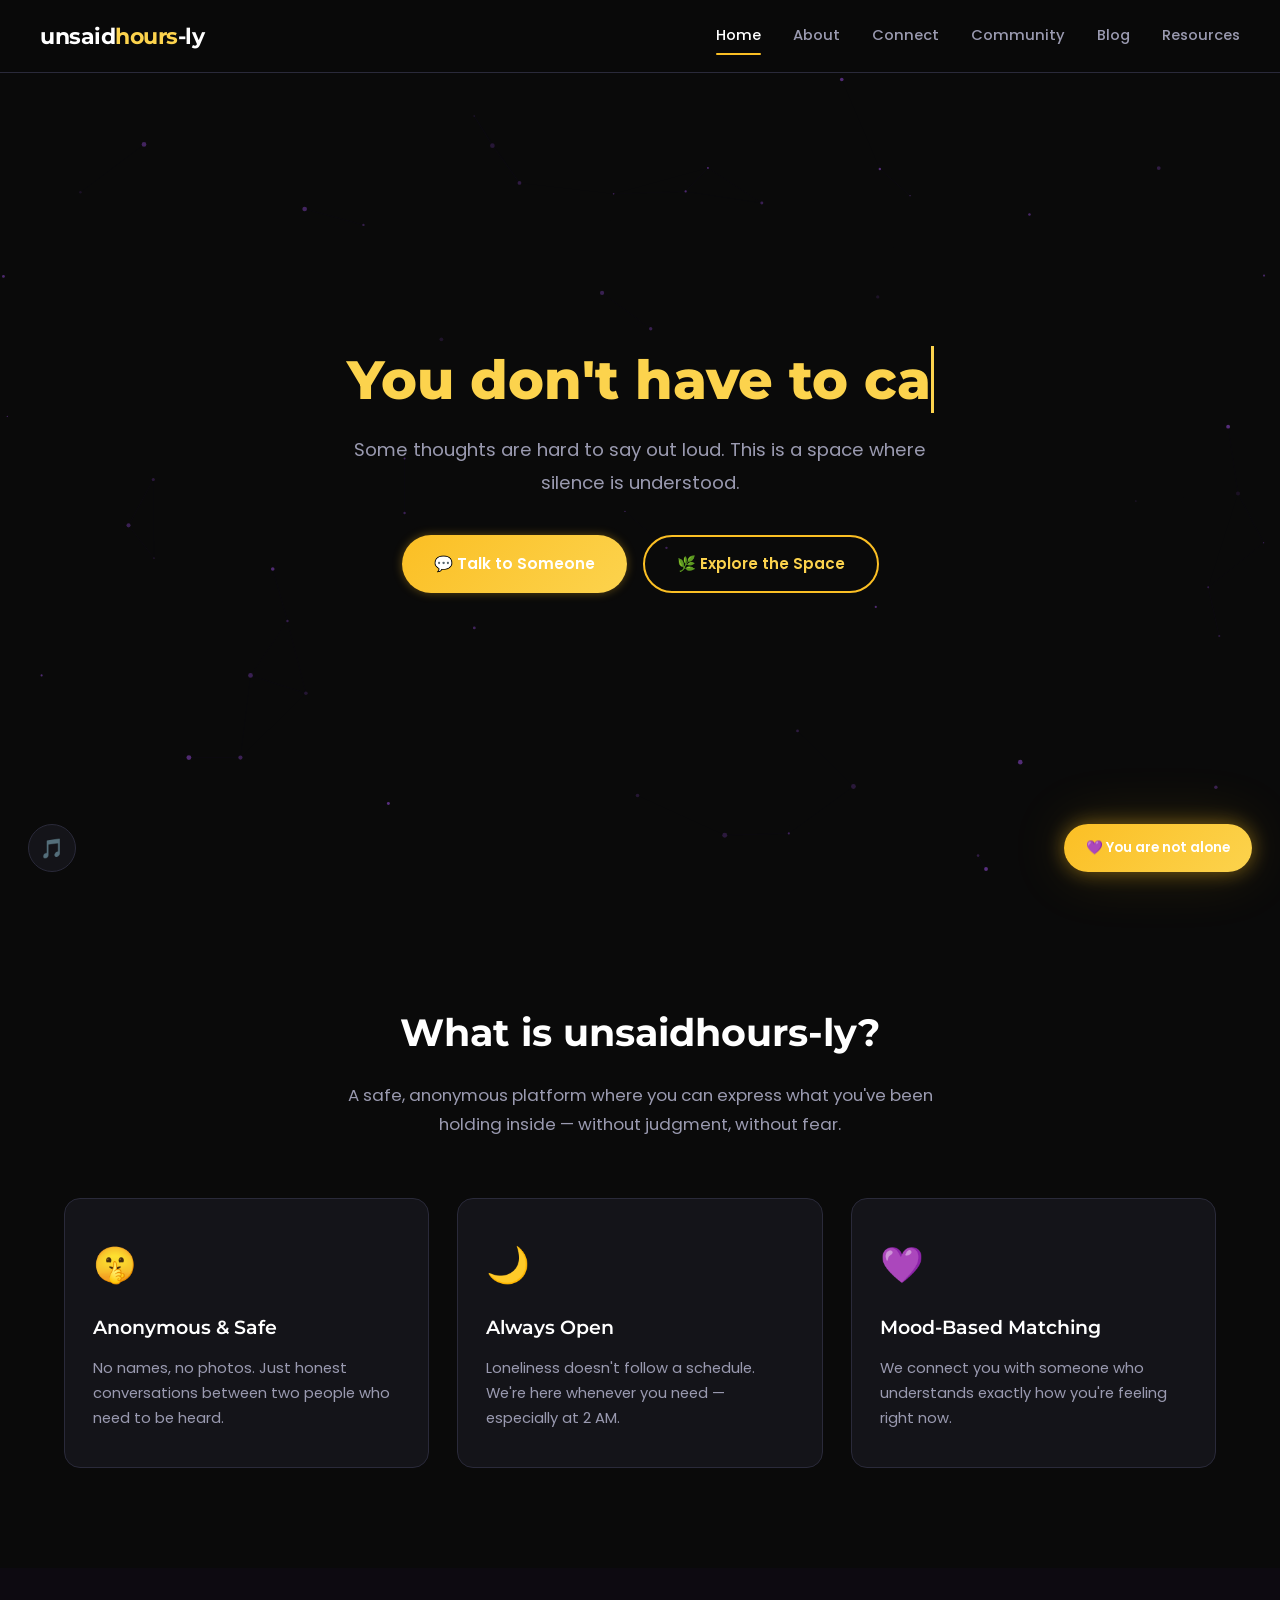
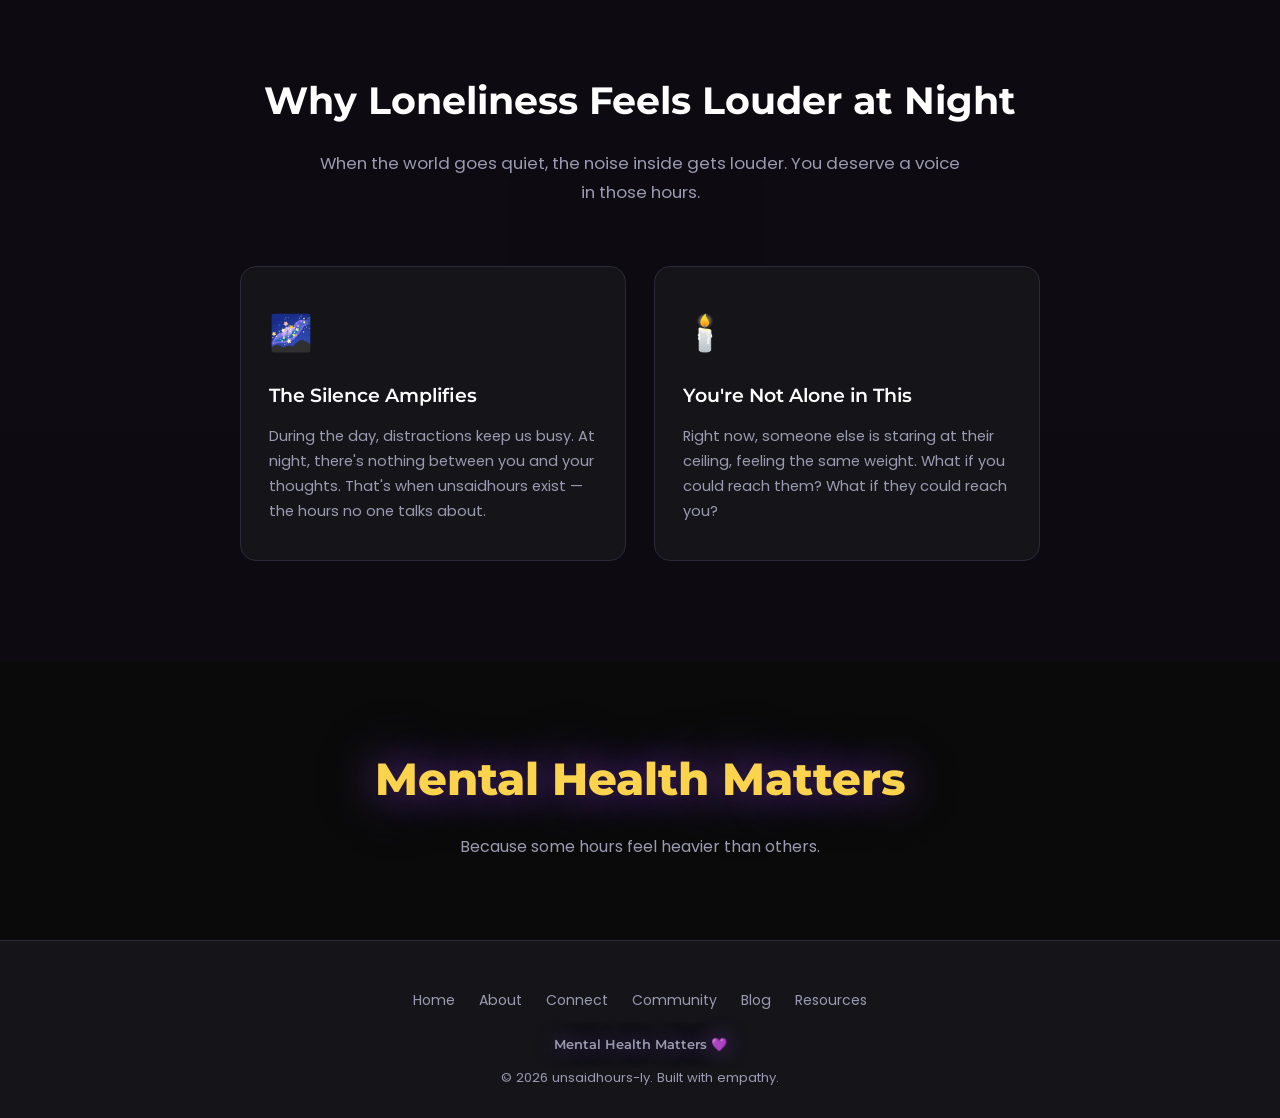
==== index.html @ 54132ed5 "Add files via upload" ====
<!DOCTYPE html>
<html lang="en">
<head>
  <meta charset="UTF-8" />
  <meta name="viewport" content="width=device-width, initial-scale=1.0" />
  <title>unsaidhours-ly — You Don't Have to Carry It Alone</title>
  <meta name="description" content="A safe, anonymous space where you can talk, share feelings, and connect with someone who understands. Because some hours feel heavier than others." />
  <link rel="stylesheet" href="style.css" />
</head>
<body>

  <!-- Particle Background -->
  <canvas id="particles-canvas"></canvas>

  <!-- ========== NAVBAR ========== -->
  <nav class="navbar" id="navbar">
    <div class="nav-inner">
      <a href="index.html" class="nav-logo">unsaid<span>hours</span>-ly</a>
      <div class="nav-links" id="navLinks">
        <a href="index.html" class="active">Home</a>
        <a href="about.html">About</a>
        <a href="connect.html">Connect</a>
        <a href="community.html">Community</a>
        <a href="blog.html">Blog</a>
        <a href="resources.html">Resources</a>
      </div>
      <button class="hamburger" id="hamburger" aria-label="Toggle menu">
        <span></span><span></span><span></span>
      </button>
    </div>
  </nav>

  <!-- ========== HERO ========== -->
  <section class="hero" id="hero">
    <div class="hero-content fade-in">
      <h1>
        <span class="typing-text" id="typingText"></span>
      </h1>
      <p>Some thoughts are hard to say out loud. This is a space where silence is understood.</p>
      <div class="hero-buttons">
        <a href="connect.html" class="btn btn-primary">💬 Talk to Someone</a>
        <a href="about.html" class="btn btn-secondary">🌿 Explore the Space</a>
      </div>
    </div>
  </section>

  <!-- ========== MAIN CONTENT ========== -->
  <main>

    <!-- What is unsaidhours-ly? -->
    <section class="section-pad" id="what-is">
      <div class="container">
        <div class="section-header fade-in">
          <h2>What is unsaidhours-ly?</h2>
          <p>A safe, anonymous platform where you can express what you've been holding inside — without judgment, without fear.</p>
        </div>
        <div class="cards-grid">
          <div class="card fade-in">
            <span class="card-icon">🤫</span>
            <h3>Anonymous & Safe</h3>
            <p>No names, no photos. Just honest conversations between two people who need to be heard.</p>
          </div>
          <div class="card fade-in">
            <span class="card-icon">🌙</span>
            <h3>Always Open</h3>
            <p>Loneliness doesn't follow a schedule. We're here whenever you need — especially at 2 AM.</p>
          </div>
          <div class="card fade-in">
            <span class="card-icon">💜</span>
            <h3>Mood-Based Matching</h3>
            <p>We connect you with someone who understands exactly how you're feeling right now.</p>
          </div>
        </div>
      </div>
    </section>

    <!-- Why Loneliness Feels Louder at Night -->
    <section class="section-pad" style="background: rgba(123, 47, 255, 0.03);">
      <div class="container">
        <div class="section-header fade-in">
          <h2>Why Loneliness Feels Louder at Night</h2>
          <p>When the world goes quiet, the noise inside gets louder. You deserve a voice in those hours.</p>
        </div>
        <div class="cards-grid" style="max-width: 800px; margin: 0 auto;">
          <div class="card fade-in">
            <span class="card-icon">🌌</span>
            <h3>The Silence Amplifies</h3>
            <p>During the day, distractions keep us busy. At night, there's nothing between you and your thoughts. That's when unsaidhours exist — the hours no one talks about.</p>
          </div>
          <div class="card fade-in">
            <span class="card-icon">🕯️</span>
            <h3>You're Not Alone in This</h3>
            <p>Right now, someone else is staring at their ceiling, feeling the same weight. What if you could reach them? What if they could reach you?</p>
          </div>
        </div>
      </div>
    </section>

    <!-- Mental Health Matters Glow Section -->
    <section class="glow-section fade-in">
      <h2>Mental Health Matters</h2>
      <p style="color: var(--clr-text-dim); margin-top: 16px; font-size: 1rem;">Because some hours feel heavier than others.</p>
    </section>

  </main>

  <!-- ========== FOOTER ========== -->
  <footer class="footer">
    <div class="footer-links">
      <a href="index.html">Home</a>
      <a href="about.html">About</a>
      <a href="connect.html">Connect</a>
      <a href="community.html">Community</a>
      <a href="blog.html">Blog</a>
      <a href="resources.html">Resources</a>
    </div>
    <p class="footer-glow">Mental Health Matters 💜</p>
    <p>&copy; 2026 unsaidhours-ly. Built with empathy.</p>
  </footer>

  <!-- Floating Bubble -->
  <button class="floating-bubble" id="floatingBubble">💜 You are not alone</button>

  <!-- Music Toggle -->
  <button class="music-toggle" id="musicToggle" aria-label="Toggle ambient music" title="Toggle ambient music">🎵</button>

  <script src="script.js"></script>
</body>
</html>
---- style.css ----
/* ============================================
   UNSAIDHOURS-LY — Main Stylesheet
   Mental Health Support Platform
   Theme: Dark mode with yellow glow & soft yellow
   ============================================ */

/* ---------- Google Fonts ---------- */
@import url('https://fonts.googleapis.com/css2?family=Montserrat:wght@400;600;700;800&family=Poppins:wght@300;400;500;600&display=swap');

/* ---------- CSS Custom Properties ---------- */
:root {
  /* Colors */
  --clr-bg: #0a0a0a;
  --clr-bg-card: #141419;
  --clr-bg-card2: #1a1a24;
  --clr-surface: #1e1e2a;
  --clr-border: #2a2a3a;
  --clr-text: #e4e4ec;
  --clr-text-dim: #9a9ab0;
  --clr-purple: #fbbf24;
  --clr-purple-lt: #fcd34d;
  --clr-purple-dk: #d69e10;
  --clr-yellow: #fbbf24;
  --clr-yellow-lt: #fcd34d;
  --clr-white: #ffffff;
  --clr-danger: #ef4444;

  /* Glows */
  --glow-purple: 0 0 20px rgba(251, 191, 36, 0.45), 0 0 60px rgba(251, 191, 36, 0.15);
  --glow-purple-sm: 0 0 10px rgba(251, 191, 36, 0.35);
  --glow-yellow: 0 0 16px rgba(251, 191, 36, 0.4);

  /* Typography */
  --ff-heading: 'Montserrat', sans-serif;
  --ff-body: 'Poppins', sans-serif;

  /* Spacing */
  --section-pad: 100px 0;
  --container-w: 1200px;

  /* Transitions */
  --transition: 0.3s ease;
}

/* ---------- Reset & Base ---------- */
*,
*::before,
*::after {
  margin: 0;
  padding: 0;
  box-sizing: border-box;
}

html {
  scroll-behavior: smooth;
  font-size: 16px;
}

body {
  font-family: var(--ff-body);
  background: var(--clr-bg);
  color: var(--clr-text);
  line-height: 1.7;
  overflow-x: hidden;
  position: relative;
}

a {
  color: var(--clr-purple-lt);
  text-decoration: none;
  transition: color var(--transition);
}

a:hover {
  color: var(--clr-yellow);
}

img {
  max-width: 100%;
  display: block;
}

ul {
  list-style: none;
}

/* ---------- Utilities ---------- */
.container {
  max-width: var(--container-w);
  margin: 0 auto;
  padding: 0 24px;
}

.section-pad {
  padding: var(--section-pad);
}

.text-center {
  text-align: center;
}

.text-glow {
  text-shadow: 0 0 20px rgba(251, 191, 36, 0.6), 0 0 60px rgba(251, 191, 36, 0.25);
}

.text-glow-yellow {
  color: var(--clr-yellow);
  text-shadow: var(--glow-yellow);
}

.fade-in {
  opacity: 0;
  transform: translateY(30px);
  transition: opacity 0.8s ease, transform 0.8s ease;
}

.fade-in.visible {
  opacity: 1;
  transform: translateY(0);
}

/* ---------- Particle Canvas ---------- */
#particles-canvas {
  position: fixed;
  top: 0;
  left: 0;
  width: 100%;
  height: 100%;
  z-index: 0;
  pointer-events: none;
}

/* ---------- Navbar ---------- */
.navbar {
  position: fixed;
  top: 0;
  left: 0;
  right: 0;
  z-index: 1000;
  background: rgba(10, 10, 10, 0.85);
  backdrop-filter: blur(14px);
  -webkit-backdrop-filter: blur(14px);
  border-bottom: 1px solid var(--clr-border);
  padding: 0 24px;
  transition: background var(--transition);
}

.nav-inner {
  max-width: var(--container-w);
  margin: 0 auto;
  display: flex;
  align-items: center;
  justify-content: space-between;
  height: 72px;
}

.nav-logo {
  font-family: var(--ff-heading);
  font-size: 1.35rem;
  font-weight: 700;
  color: var(--clr-white);
  letter-spacing: -0.5px;
}

.nav-logo span {
  color: var(--clr-purple-lt);
}

.nav-links {
  display: flex;
  gap: 32px;
  align-items: center;
}

.nav-links a {
  font-size: 0.92rem;
  font-weight: 500;
  color: var(--clr-text-dim);
  position: relative;
  padding: 4px 0;
  transition: color var(--transition);
}

.nav-links a::after {
  content: '';
  position: absolute;
  bottom: -2px;
  left: 0;
  width: 0;
  height: 2px;
  background: var(--clr-purple);
  border-radius: 2px;
  transition: width var(--transition);
}

.nav-links a:hover,
.nav-links a.active {
  color: var(--clr-white);
}

.nav-links a:hover::after,
.nav-links a.active::after {
  width: 100%;
}

/* Hamburger */
.hamburger {
  display: none;
  flex-direction: column;
  gap: 5px;
  cursor: pointer;
  z-index: 1001;
  background: none;
  border: none;
  padding: 4px;
}

.hamburger span {
  display: block;
  width: 26px;
  height: 2px;
  background: var(--clr-white);
  border-radius: 4px;
  transition: var(--transition);
}

.hamburger.active span:nth-child(1) {
  transform: rotate(45deg) translate(5px, 5px);
}

.hamburger.active span:nth-child(2) {
  opacity: 0;
}

.hamburger.active span:nth-child(3) {
  transform: rotate(-45deg) translate(5px, -5px);
}

/* ---------- Buttons ---------- */
.btn {
  display: inline-flex;
  align-items: center;
  gap: 8px;
  padding: 14px 32px;
  border-radius: 50px;
  font-family: var(--ff-body);
  font-size: 0.95rem;
  font-weight: 600;
  cursor: pointer;
  border: none;
  transition: all var(--transition);
  text-decoration: none;
}

.btn-primary {
  background: linear-gradient(135deg, var(--clr-purple), var(--clr-purple-lt));
  color: var(--clr-white);
  box-shadow: var(--glow-purple-sm);
}

.btn-primary:hover {
  box-shadow: var(--glow-purple);
  transform: translateY(-2px);
  color: var(--clr-white);
}

.btn-secondary {
  background: transparent;
  color: var(--clr-purple-lt);
  border: 2px solid var(--clr-purple);
}

.btn-secondary:hover {
  background: rgba(251, 191, 36, 0.12);
  box-shadow: var(--glow-purple-sm);
  transform: translateY(-2px);
  color: var(--clr-purple-lt);
}

.btn-yellow {
  background: linear-gradient(135deg, var(--clr-yellow), var(--clr-yellow-lt));
  color: #1a1a1a;
  font-weight: 700;
}

.btn-yellow:hover {
  box-shadow: var(--glow-yellow);
  transform: translateY(-2px);
  color: #1a1a1a;
}

.btn-sm {
  padding: 10px 22px;
  font-size: 0.85rem;
}

/* ---------- Section Headers ---------- */
.section-header {
  text-align: center;
  margin-bottom: 60px;
}

.section-header h2 {
  font-family: var(--ff-heading);
  font-size: 2.4rem;
  font-weight: 700;
  color: var(--clr-white);
  margin-bottom: 16px;
}

.section-header p {
  font-size: 1.05rem;
  color: var(--clr-text-dim);
  max-width: 640px;
  margin: 0 auto;
}

/* ---------- Hero Section ---------- */
.hero {
  position: relative;
  z-index: 1;
  min-height: 100vh;
  display: flex;
  align-items: center;
  justify-content: center;
  text-align: center;
  padding: 120px 24px 80px;
}

.hero-content {
  max-width: 780px;
}

.hero-content h1 {
  font-family: var(--ff-heading);
  font-size: 3.4rem;
  font-weight: 800;
  color: var(--clr-white);
  line-height: 1.2;
  margin-bottom: 20px;
}

.hero-content h1 .typing-text {
  color: var(--clr-purple-lt);
  border-right: 3px solid var(--clr-purple-lt);
  animation: blink 0.8s step-end infinite;
}

@keyframes blink {
  50% {
    border-color: transparent;
  }
}

.hero-content p {
  font-size: 1.15rem;
  color: var(--clr-text-dim);
  max-width: 580px;
  margin: 0 auto 36px;
  line-height: 1.8;
}

.hero-buttons {
  display: flex;
  gap: 16px;
  justify-content: center;
  flex-wrap: wrap;
}

/* ---------- Cards ---------- */
.card {
  background: var(--clr-bg-card);
  border: 1px solid var(--clr-border);
  border-radius: 16px;
  padding: 36px 28px;
  transition: all var(--transition);
}

.card:hover {
  border-color: var(--clr-purple);
  box-shadow: var(--glow-purple-sm);
  transform: translateY(-4px);
}

.card-icon {
  font-size: 2.2rem;
  margin-bottom: 16px;
  display: block;
}

.card h3 {
  font-family: var(--ff-heading);
  font-size: 1.2rem;
  font-weight: 600;
  color: var(--clr-white);
  margin-bottom: 12px;
}

.card p {
  color: var(--clr-text-dim);
  font-size: 0.92rem;
  line-height: 1.7;
}

.cards-grid {
  display: grid;
  grid-template-columns: repeat(auto-fit, minmax(280px, 1fr));
  gap: 28px;
}

/* ---------- Steps Section ---------- */
.steps-grid {
  display: grid;
  grid-template-columns: repeat(auto-fit, minmax(200px, 1fr));
  gap: 32px;
  counter-reset: step;
}

.step-card {
  text-align: center;
  padding: 32px 20px;
  position: relative;
}

.step-number {
  width: 56px;
  height: 56px;
  border-radius: 50%;
  background: linear-gradient(135deg, var(--clr-purple), var(--clr-purple-lt));
  color: var(--clr-white);
  font-family: var(--ff-heading);
  font-size: 1.3rem;
  font-weight: 700;
  display: flex;
  align-items: center;
  justify-content: center;
  margin: 0 auto 18px;
  box-shadow: var(--glow-purple-sm);
}

.step-card h3 {
  font-family: var(--ff-heading);
  font-size: 1.05rem;
  font-weight: 600;
  color: var(--clr-white);
  margin-bottom: 8px;
}

.step-card p {
  color: var(--clr-text-dim);
  font-size: 0.88rem;
}

/* ---------- Mood Selector ---------- */
.mood-selector {
  display: flex;
  gap: 16px;
  flex-wrap: wrap;
  justify-content: center;
  margin-bottom: 40px;
}

.mood-btn {
  padding: 14px 28px;
  border-radius: 50px;
  border: 2px solid var(--clr-border);
  background: var(--clr-bg-card);
  color: var(--clr-text);
  font-family: var(--ff-body);
  font-size: 0.92rem;
  font-weight: 500;
  cursor: pointer;
  transition: all var(--transition);
}

.mood-btn:hover,
.mood-btn.active {
  border-color: var(--clr-purple);
  background: rgba(251, 191, 36, 0.15);
  color: var(--clr-purple-lt);
  box-shadow: var(--glow-purple-sm);
}

/* ---------- Chat UI Demo ---------- */
.chat-container {
  max-width: 560px;
  margin: 0 auto;
  background: var(--clr-bg-card);
  border: 1px solid var(--clr-border);
  border-radius: 20px;
  overflow: hidden;
}

.chat-header {
  padding: 18px 24px;
  background: var(--clr-surface);
  border-bottom: 1px solid var(--clr-border);
  display: flex;
  align-items: center;
  gap: 12px;
}

.chat-header .status-dot {
  width: 10px;
  height: 10px;
  background: #22c55e;
  border-radius: 50%;
  animation: pulse-dot 2s infinite;
}

@keyframes pulse-dot {

  0%,
  100% {
    opacity: 1;
  }

  50% {
    opacity: 0.4;
  }
}

.chat-header span {
  font-weight: 500;
  color: var(--clr-text);
  font-size: 0.95rem;
}

.chat-messages {
  height: 340px;
  overflow-y: auto;
  padding: 24px;
  display: flex;
  flex-direction: column;
  gap: 14px;
}

.chat-messages::-webkit-scrollbar {
  width: 4px;
}

.chat-messages::-webkit-scrollbar-thumb {
  background: var(--clr-border);
  border-radius: 4px;
}

.chat-bubble {
  max-width: 78%;
  padding: 12px 18px;
  border-radius: 18px;
  font-size: 0.9rem;
  line-height: 1.6;
  animation: fadeUp 0.4s ease;
}

@keyframes fadeUp {
  from {
    opacity: 0;
    transform: translateY(10px);
  }

  to {
    opacity: 1;
    transform: translateY(0);
  }
}

.chat-bubble.received {
  background: var(--clr-surface);
  color: var(--clr-text);
  align-self: flex-start;
  border-bottom-left-radius: 4px;
}

.chat-bubble.sent {
  background: linear-gradient(135deg, var(--clr-purple), var(--clr-purple-lt));
  color: var(--clr-white);
  align-self: flex-end;
  border-bottom-right-radius: 4px;
}

.chat-input-area {
  display: flex;
  gap: 10px;
  padding: 16px 20px;
  border-top: 1px solid var(--clr-border);
  background: var(--clr-surface);
}

.chat-input-area input {
  flex: 1;
  background: var(--clr-bg-card);
  border: 1px solid var(--clr-border);
  border-radius: 50px;
  padding: 12px 20px;
  color: var(--clr-text);
  font-family: var(--ff-body);
  font-size: 0.9rem;
  outline: none;
  transition: border-color var(--transition);
}

.chat-input-area input:focus {
  border-color: var(--clr-purple);
}

.chat-input-area button {
  background: linear-gradient(135deg, var(--clr-purple), var(--clr-purple-lt));
  border: none;
  color: var(--clr-white);
  width: 46px;
  height: 46px;
  border-radius: 50%;
  cursor: pointer;
  font-size: 1.2rem;
  transition: all var(--transition);
  display: flex;
  align-items: center;
  justify-content: center;
}

.chat-input-area button:hover {
  box-shadow: var(--glow-purple);
  transform: scale(1.05);
}

/* ---------- Testimonial Cards ---------- */
.testimonial-card {
  background: var(--clr-bg-card);
  border: 1px solid var(--clr-border);
  border-radius: 16px;
  padding: 32px 28px;
  position: relative;
  transition: all var(--transition);
}

.testimonial-card:hover {
  border-color: var(--clr-purple);
  box-shadow: var(--glow-purple-sm);
}

.testimonial-card .quote-mark {
  font-size: 3rem;
  color: var(--clr-purple);
  opacity: 0.4;
  line-height: 1;
  margin-bottom: 8px;
}

.testimonial-card p {
  color: var(--clr-text-dim);
  font-size: 0.95rem;
  font-style: italic;
  line-height: 1.7;
  margin-bottom: 16px;
}

.testimonial-card .author {
  font-size: 0.85rem;
  color: var(--clr-purple-lt);
  font-weight: 500;
}

/* ---------- Blog Cards ---------- */
.blog-card {
  background: var(--clr-bg-card);
  border: 1px solid var(--clr-border);
  border-radius: 16px;
  overflow: hidden;
  transition: all var(--transition);
}

.blog-card:hover {
  border-color: var(--clr-purple);
  box-shadow: var(--glow-purple-sm);
  transform: translateY(-6px);
}

.blog-card-img {
  width: 100%;
  height: 200px;
  background: linear-gradient(135deg, var(--clr-purple-dk), var(--clr-bg-card2));
  display: flex;
  align-items: center;
  justify-content: center;
  font-size: 3rem;
  overflow: hidden;
}

.blog-card-body {
  padding: 28px 24px;
}

.blog-card-body h3 {
  font-family: var(--ff-heading);
  font-size: 1.15rem;
  font-weight: 600;
  color: var(--clr-white);
  margin-bottom: 12px;
  line-height: 1.4;
}

.blog-card-body p {
  color: var(--clr-text-dim);
  font-size: 0.9rem;
  line-height: 1.7;
  margin-bottom: 20px;
}

.blog-card-body .read-more {
  font-size: 0.88rem;
  font-weight: 600;
  color: var(--clr-purple-lt);
  display: inline-flex;
  align-items: center;
  gap: 6px;
  transition: gap var(--transition), color var(--transition);
}

.blog-card-body .read-more:hover {
  gap: 12px;
  color: var(--clr-yellow);
}

/* ---------- Comment Section UI ---------- */
.comment-form {
  max-width: 640px;
  margin: 0 auto 48px;
}

.comment-form textarea {
  width: 100%;
  min-height: 110px;
  background: var(--clr-bg-card);
  border: 1px solid var(--clr-border);
  border-radius: 14px;
  padding: 18px;
  color: var(--clr-text);
  font-family: var(--ff-body);
  font-size: 0.92rem;
  resize: vertical;
  outline: none;
  transition: border-color var(--transition);
  margin-bottom: 14px;
}

.comment-form textarea:focus {
  border-color: var(--clr-purple);
}

.comments-list {
  max-width: 640px;
  margin: 0 auto;
  display: flex;
  flex-direction: column;
  gap: 18px;
}

.comment-item {
  background: var(--clr-bg-card);
  border: 1px solid var(--clr-border);
  border-radius: 14px;
  padding: 20px 24px;
}

.comment-item .comment-author {
  font-size: 0.85rem;
  color: var(--clr-purple-lt);
  font-weight: 500;
  margin-bottom: 6px;
}

.comment-item p {
  color: var(--clr-text-dim);
  font-size: 0.9rem;
}

/* ---------- Helpline / Resource Cards ---------- */
.helpline-card {
  background: var(--clr-bg-card);
  border: 1px solid var(--clr-border);
  border-radius: 16px;
  padding: 28px 24px;
  transition: all var(--transition);
}

.helpline-card:hover {
  border-color: var(--clr-purple);
  box-shadow: var(--glow-purple-sm);
}

.helpline-card h3 {
  font-family: var(--ff-heading);
  font-size: 1.1rem;
  font-weight: 600;
  color: var(--clr-white);
  margin-bottom: 8px;
}

.helpline-card .phone {
  font-size: 1.4rem;
  font-weight: 700;
  color: var(--clr-yellow);
  margin-bottom: 6px;
}

.helpline-card p {
  color: var(--clr-text-dim);
  font-size: 0.88rem;
}

/* ---------- Crisis Banner ---------- */
.crisis-banner {
  background: linear-gradient(135deg, rgba(239, 68, 68, 0.15), rgba(251, 191, 36, 0.1));
  border: 1px solid rgba(239, 68, 68, 0.3);
  border-radius: 16px;
  padding: 36px 32px;
  text-align: center;
  margin-bottom: 60px;
}

.crisis-banner h3 {
  font-family: var(--ff-heading);
  font-size: 1.3rem;
  font-weight: 700;
  color: var(--clr-danger);
  margin-bottom: 12px;
}

.crisis-banner p {
  color: var(--clr-text-dim);
  font-size: 0.95rem;
  max-width: 540px;
  margin: 0 auto;
}

/* ---------- Tips Grid ---------- */
.tips-grid {
  display: grid;
  grid-template-columns: repeat(auto-fit, minmax(260px, 1fr));
  gap: 24px;
}

.tip-card {
  background: var(--clr-bg-card);
  border: 1px solid var(--clr-border);
  border-radius: 14px;
  padding: 24px 22px;
  transition: all var(--transition);
}

.tip-card:hover {
  border-color: var(--clr-purple);
  box-shadow: var(--glow-purple-sm);
}

.tip-card h4 {
  font-family: var(--ff-heading);
  font-size: 1rem;
  font-weight: 600;
  color: var(--clr-white);
  margin-bottom: 8px;
}

.tip-card p {
  color: var(--clr-text-dim);
  font-size: 0.88rem;
  line-height: 1.6;
}

/* ---------- Suggestion Cards ------ */
.suggestion-cards {
  display: grid;
  grid-template-columns: repeat(auto-fit, minmax(240px, 1fr));
  gap: 24px;
  margin-top: 48px;
}

/* ---------- Glowing Section ---------- */
.glow-section {
  text-align: center;
  padding: 80px 24px;
  position: relative;
}

.glow-section h2 {
  font-family: var(--ff-heading);
  font-size: 2.8rem;
  font-weight: 800;
  color: var(--clr-purple-lt);
  text-shadow: 0 0 40px rgba(168, 85, 247, 0.6), 0 0 80px rgba(168, 85, 247, 0.3), 0 0 120px rgba(168, 85, 247, 0.15);
  animation: glow-pulse 3s ease-in-out infinite;
}

@keyframes glow-pulse {

  0%,
  100% {
    text-shadow: 0 0 40px rgba(168, 85, 247, 0.6), 0 0 80px rgba(168, 85, 247, 0.3);
  }

  50% {
    text-shadow: 0 0 60px rgba(168, 85, 247, 0.8), 0 0 120px rgba(168, 85, 247, 0.4), 0 0 160px rgba(168, 85, 247, 0.2);
  }
}

/* ---------- Footer ---------- */
.footer {
  position: relative;
  z-index: 1;
  background: var(--clr-bg-card);
  border-top: 1px solid var(--clr-border);
  padding: 48px 24px 28px;
  text-align: center;
}

.footer-glow {
  font-family: var(--ff-heading);
  font-size: 1.1rem;
  font-weight: 600;
  color: var(--clr-purple-lt);
  text-shadow: 0 0 20px rgba(168, 85, 247, 0.5);
  margin-bottom: 12px;
}

.footer p {
  color: var(--clr-text-dim);
  font-size: 0.82rem;
}

.footer-links {
  display: flex;
  gap: 24px;
  justify-content: center;
  margin-bottom: 20px;
  flex-wrap: wrap;
}

.footer-links a {
  color: var(--clr-text-dim);
  font-size: 0.88rem;
  transition: color var(--transition);
}

.footer-links a:hover {
  color: var(--clr-purple-lt);
}

/* ---------- Floating Bubble ---------- */
.floating-bubble {
  position: fixed;
  bottom: 28px;
  right: 28px;
  z-index: 999;
  background: linear-gradient(135deg, var(--clr-purple), var(--clr-purple-lt));
  color: var(--clr-white);
  padding: 14px 22px;
  border-radius: 50px;
  font-size: 0.85rem;
  font-weight: 600;
  box-shadow: var(--glow-purple);
  cursor: pointer;
  animation: bubble-float 4s ease-in-out infinite;
  transition: all var(--transition);
  font-family: var(--ff-body);
  border: none;
}

.floating-bubble:hover {
  transform: scale(1.08);
  box-shadow: 0 0 30px rgba(123, 47, 255, 0.6), 0 0 80px rgba(123, 47, 255, 0.25);
}

@keyframes bubble-float {

  0%,
  100% {
    transform: translateY(0);
  }

  50% {
    transform: translateY(-8px);
  }
}

/* ---------- Music Toggle ---------- */
.music-toggle {
  position: fixed;
  bottom: 28px;
  left: 28px;
  z-index: 999;
  width: 48px;
  height: 48px;
  border-radius: 50%;
  background: var(--clr-bg-card);
  border: 1px solid var(--clr-border);
  color: var(--clr-text-dim);
  font-size: 1.2rem;
  cursor: pointer;
  display: flex;
  align-items: center;
  justify-content: center;
  transition: all var(--transition);
}

.music-toggle:hover {
  border-color: var(--clr-purple);
  color: var(--clr-purple-lt);
  box-shadow: var(--glow-purple-sm);
}

.music-toggle.playing {
  border-color: var(--clr-purple);
  color: var(--clr-purple-lt);
  animation: pulse-ring 2s infinite;
}

@keyframes pulse-ring {
  0% {
    box-shadow: 0 0 0 0 rgba(123, 47, 255, 0.4);
  }

  70% {
    box-shadow: 0 0 0 12px rgba(123, 47, 255, 0);
  }

  100% {
    box-shadow: 0 0 0 0 rgba(123, 47, 255, 0);
  }
}

/* ---------- Page Header (inner pages) ---------- */
.page-header {
  position: relative;
  z-index: 1;
  text-align: center;
  padding: 140px 24px 60px;
  background: linear-gradient(180deg, rgba(123, 47, 255, 0.06) 0%, transparent 100%);
}

.page-header h1 {
  font-family: var(--ff-heading);
  font-size: 2.8rem;
  font-weight: 800;
  color: var(--clr-white);
  margin-bottom: 16px;
}

.page-header p {
  color: var(--clr-text-dim);
  font-size: 1.05rem;
  max-width: 600px;
  margin: 0 auto;
}

/* ---------- Inner sections z-index ---------- */
main {
  position: relative;
  z-index: 1;
}

/* ---------- Responsive ---------- */
@media (max-width: 768px) {
  .hamburger {
    display: flex;
  }

  .nav-links {
    position: fixed;
    top: 0;
    right: -100%;
    width: 280px;
    height: 100vh;
    background: rgba(10, 10, 10, 0.97);
    flex-direction: column;
    padding: 100px 32px 40px;
    gap: 24px;
    transition: right 0.4s ease;
    border-left: 1px solid var(--clr-border);
  }

  .nav-links.open {
    right: 0;
  }

  .hero-content h1 {
    font-size: 2.2rem;
  }

  .hero-content p {
    font-size: 1rem;
  }

  .section-header h2 {
    font-size: 1.8rem;
  }

  .page-header h1 {
    font-size: 2rem;
  }

  .glow-section h2 {
    font-size: 2rem;
  }

  .cards-grid {
    grid-template-columns: 1fr;
  }

  .steps-grid {
    grid-template-columns: 1fr 1fr;
  }

  .mood-selector {
    gap: 10px;
  }

  .floating-bubble {
    font-size: 0.78rem;
    padding: 12px 18px;
    bottom: 20px;
    right: 16px;
  }

  .music-toggle {
    bottom: 20px;
    left: 16px;
    width: 42px;
    height: 42px;
  }
}

@media (max-width: 480px) {
  .hero-content h1 {
    font-size: 1.7rem;
  }

  .steps-grid {
    grid-template-columns: 1fr;
  }

  .hero-buttons {
    flex-direction: column;
    align-items: center;
  }

  .blog-card-img {
    height: 150px;
  }
}
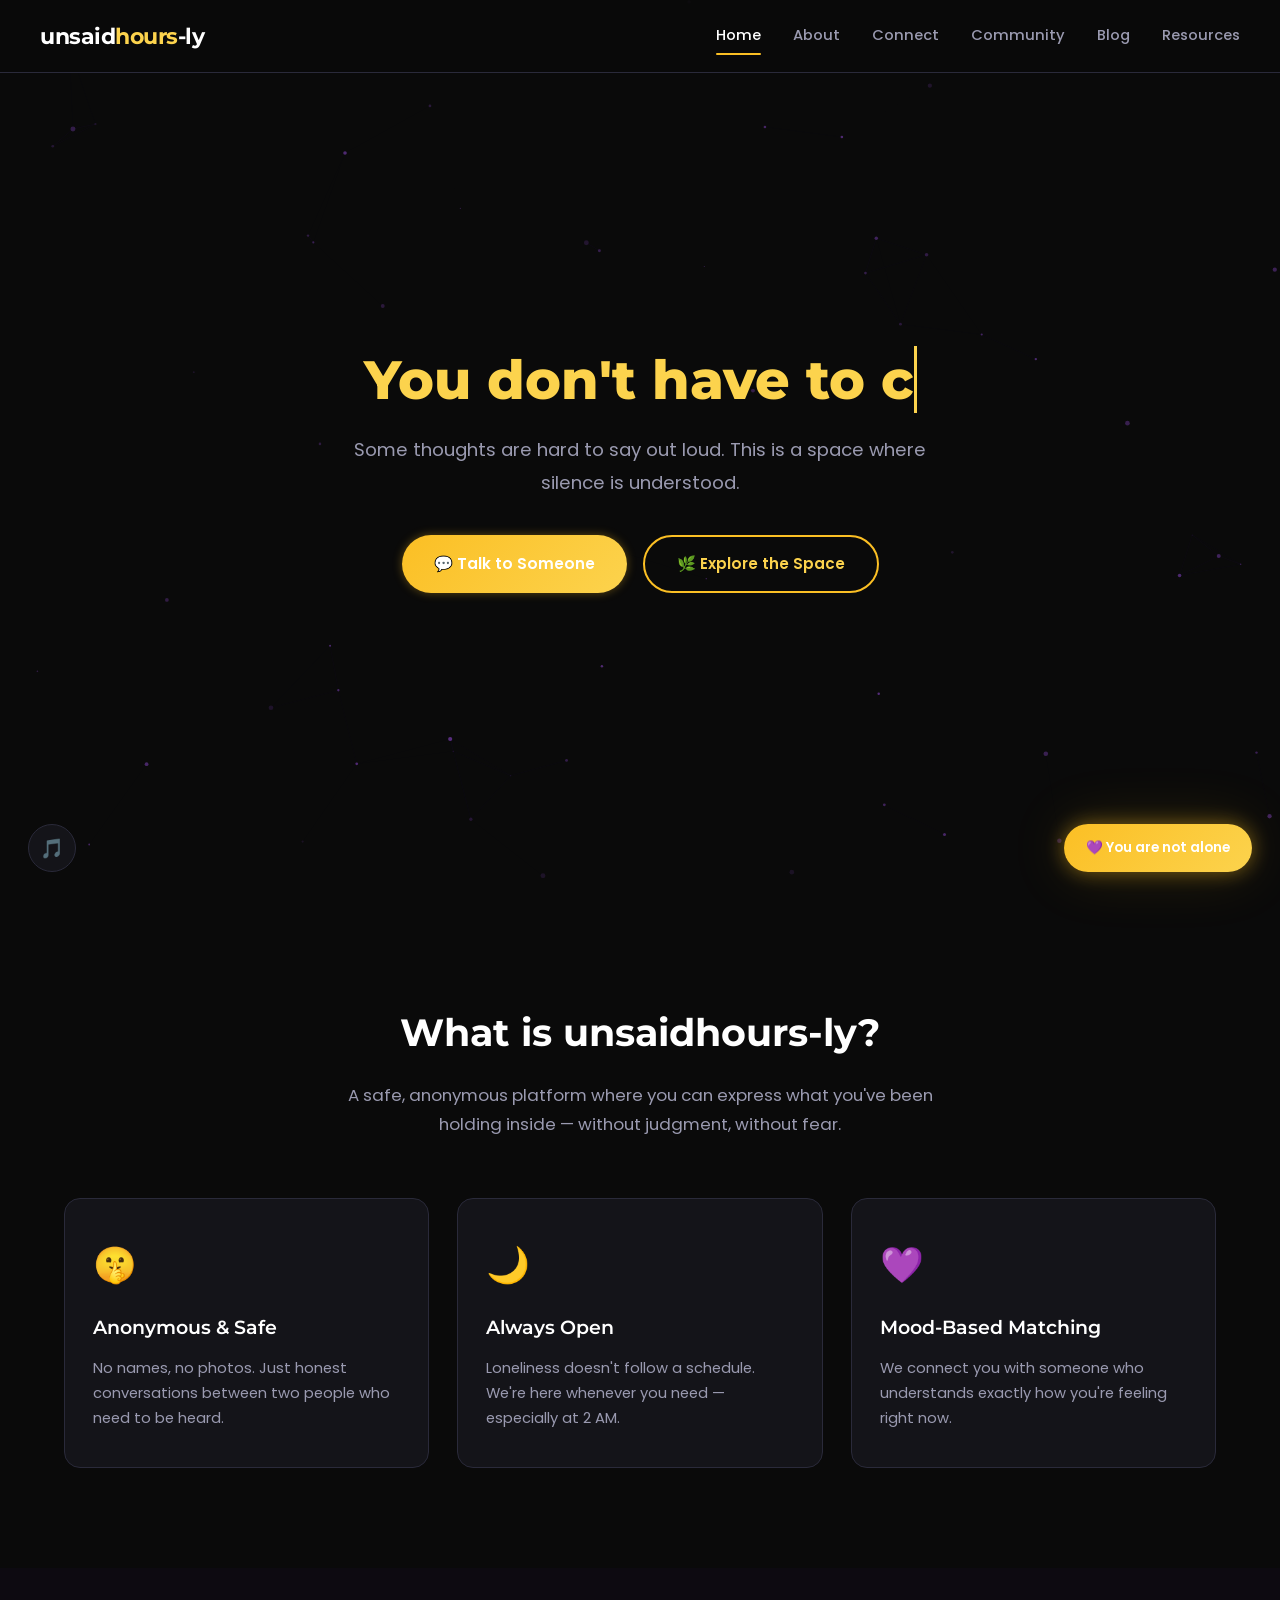
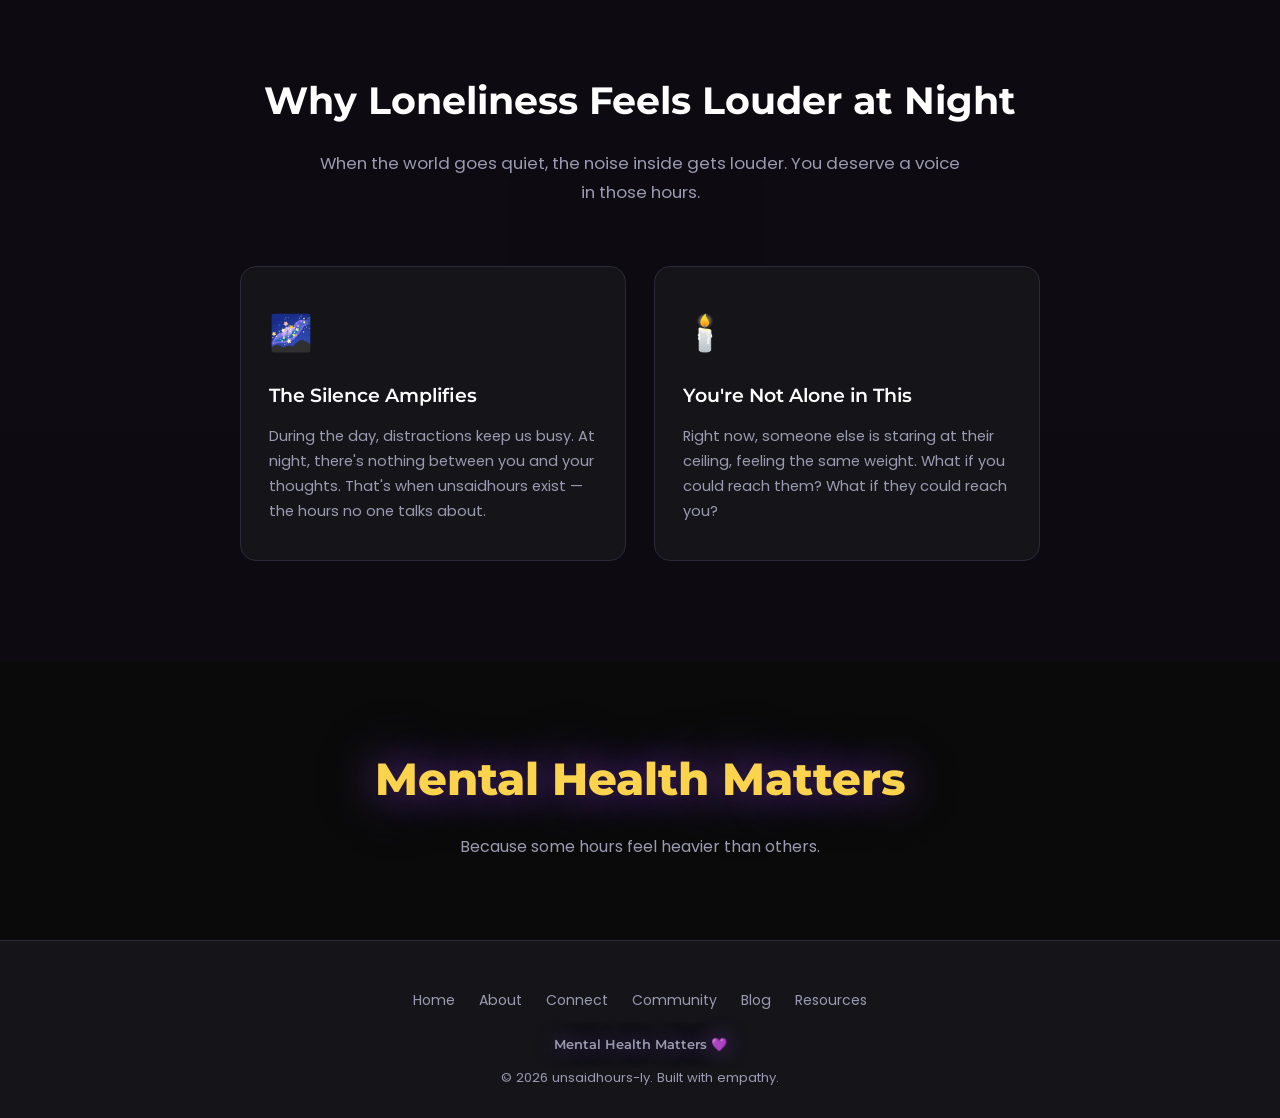
==== commit ba31fdff: "Add files via upload" ====
--- a/index.html
+++ b/index.html
@@ -125,5 +125,9 @@
   <button class="music-toggle" id="musicToggle" aria-label="Toggle ambient music" title="Toggle ambient music">🎵</button>
 
   <script src="script.js"></script>
+  <!-- Chatbase AI Chat Widget -->
+  <script>
+    (function(){if(!window.chatbase||window.chatbase("getState")!=="initialized"){window.chatbase=(...arguments)=>{if(!window.chatbase.q){window.chatbase.q=[]}window.chatbase.q.push(arguments)};window.chatbase=new Proxy(window.chatbase,{get(target,prop){if(prop==="q"){return target.q}return(...args)=>target(prop,...args)}})}const onLoad=function(){const script=document.createElement("script");script.src="https://www.chatbase.co/embed.min.js";script.id="95gMTT_rJ_fobu05WWsXP";script.domain="www.chatbase.co";document.body.appendChild(script)};if(document.readyState==="complete"){onLoad()}else{window.addEventListener("load",onLoad)}})();
+  </script>
 </body>
 </html>
